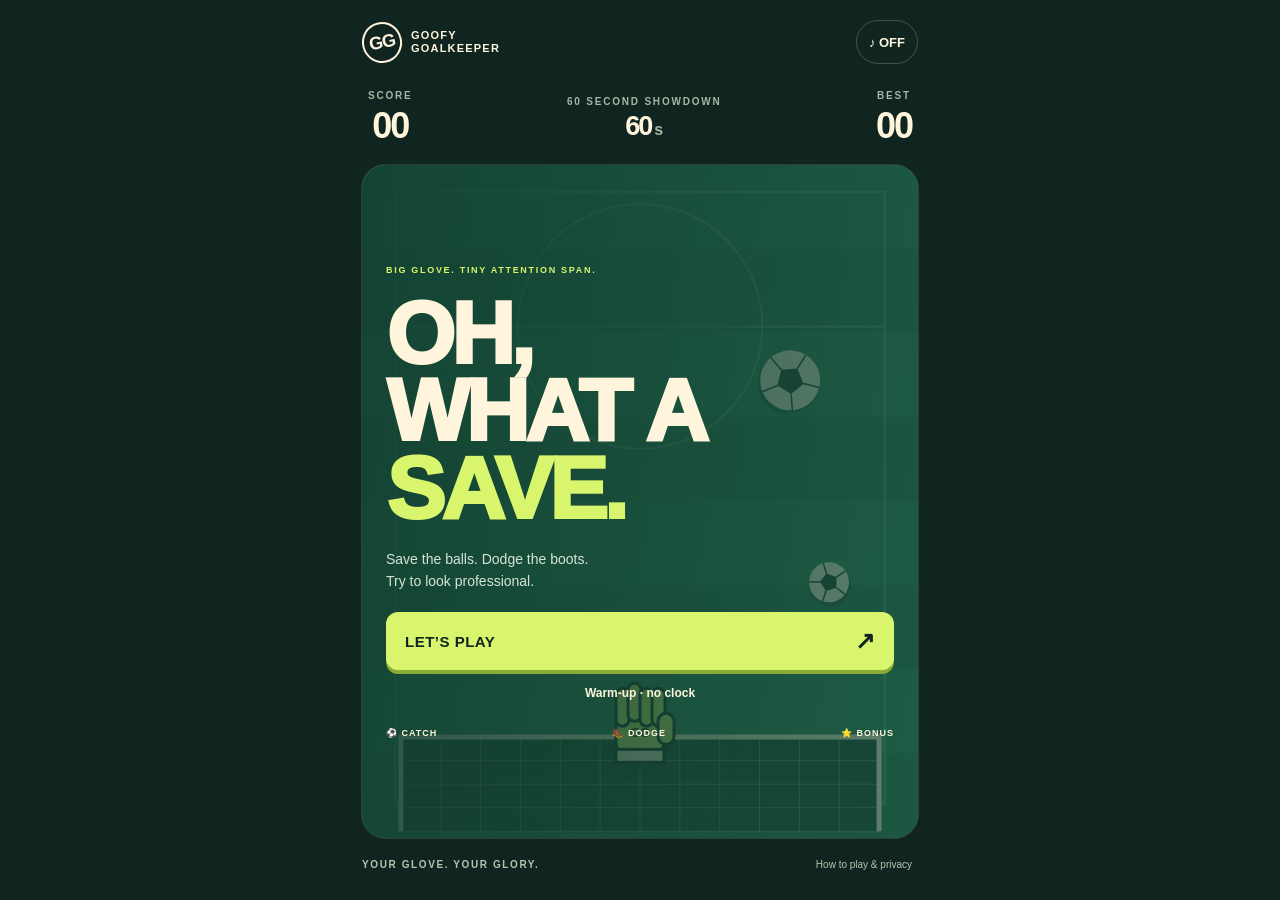
==== index.html @ c71d3927 "Publish Goofy Goalkeeper game and support pages" ====
<!doctype html>
<html lang="en"><head><meta charset="utf-8"><meta name="viewport" content="width=device-width,initial-scale=1,viewport-fit=cover"><meta name="theme-color" content="#10251f"><meta name="description" content="Save soccer balls. Dodge flying boots. Become a gloriously goofy goalkeeper."><title>Goofy Goalkeeper</title><link rel="stylesheet" href="style.css"></head>
<body><main id="app"><header><div class="brand"><span class="badge">GG</span><span>GOOFY<br>GOALKEEPER</span></div><button id="sound" class="icon" aria-label="Turn sound on">♪ OFF</button><button id="pause" class="icon" aria-label="Pause game" hidden>Ⅱ</button></header>
<section class="scoreboard" aria-label="Scoreboard"><div><small>SCORE</small><strong id="score">00</strong></div><div class="timer"><small id="modeLabel">60 SECOND SHOWDOWN</small><strong id="time">60<span>s</span></strong></div><div><small>BEST</small><strong id="best">00</strong></div></section>
<section id="arena" aria-label="Soccer pitch. Drag left and right to move your glove."><canvas id="pitch" aria-label="Animated soccer game"></canvas><div id="streak" role="status"></div><div id="toast" aria-live="polite"></div><div id="home" class="overlay"><span class="eyebrow">BIG GLOVE. TINY ATTENTION SPAN.</span><h1>OH,<br>WHAT A<br><em>SAVE.</em></h1><p>Save the balls. Dodge the boots.<br>Try to look professional.</p><button class="primary" id="play">LET’S PLAY <span>↗</span></button><button class="secondary" id="practice">Warm-up · no clock</button><div class="instructions"><span>⚽ CATCH</span><span>🥾 DODGE</span><span>⭐ BONUS</span></div></div>
<div id="paused" class="overlay card" hidden><span class="eyebrow">HALF-TIME SNACK?</span><h2>TAKE A<br>BREATHER.</h2><p>The pitch will wait.</p><button id="resume" class="primary">BACK IN GOAL ↗</button><button id="quit" class="secondary">Back to clubhouse</button></div>
<div id="result" class="overlay card" hidden><span class="eyebrow" id="verdict">FULL TIME</span><h2 id="resultTitle">SAFE<br>HANDS.</h2><div class="result-score" id="finalScore">0</div><p id="resultStats"></p><button id="again" class="primary">ONE MORE MATCH ↗</button><button id="homeButton" class="secondary">Back to clubhouse</button></div></section>
<footer><span id="hint">← SLIDE TO SAVE →</span><button id="info">How to play & privacy</button></footer>
<dialog id="help"><button id="closeHelp" class="icon close" aria-label="Close help">✕</button><span class="eyebrow">THE UNOFFICIAL RULEBOOK</span><h2>YOU’VE GOT THIS.</h2><p>Drag anywhere on the pitch to move your glove. On a keyboard, use ← and →. Catch soccer balls as they reach the glove line.</p><p>Each save earns 1 point. Every 5 consecutive saves raises your multiplier, up to 4×. Catch a star for 5× your multiplier. Boots steal 3 points and reset your streak. Missed balls reset your streak.</p><p>A match lasts 60 seconds. Warm-up has no timer or saved record. Pause anytime; leaving the app automatically pauses play.</p><h3>Privacy</h3><p>No accounts, ads, analytics, purchases, or tracking. Your best score and sound preference stay on this device. Nothing is sent to us.</p><p>Support: bennyscalzo@greatcallathletics.com</p><button id="resetBest" class="secondary">Reset local best score</button><small>Goofy Goalkeeper · Version 1.0.0</small></dialog>
</main><script src="engine.js"></script><script src="game.js"></script></body></html>
---- style.css ----
@font-face{font-family:system;src:local('Arial')}*{box-sizing:border-box} :root{color-scheme:dark;--ink:#10251f;--cream:#fff4dc;--lime:#d8f56d}body{margin:0;background:var(--ink);color:var(--cream);font-family:Arial,Helvetica,sans-serif;overscroll-behavior:none;-webkit-user-select:none;user-select:none}button{font:inherit;cursor:pointer;-webkit-tap-highlight-color:transparent}button:focus-visible{outline:3px solid #ffb76e;outline-offset:4px}[hidden]{display:none!important}#app{max-width:600px;margin:auto;height:100dvh;min-height:520px;display:flex;flex-direction:column;padding: max(16px,env(safe-area-inset-top)) 22px max(10px,env(safe-area-inset-bottom))}header{display:flex;align-items:center;gap:10px;height:52px;flex-shrink:0}.brand{display:flex;align-items:center;gap:9px;margin-right:auto;font-size:11px;font-weight:900;letter-spacing:1.2px;line-height:1.15}.badge{border:2px solid var(--cream);padding:8px 5px;border-radius:50%;font-size:18px;letter-spacing:-1px;transform:rotate(-12deg)}.icon{border:1px solid #ffffff35;background:transparent;border-radius:30px;color:var(--cream);height:44px;min-width:44px;font-size:13px;font-weight:800;padding:0 12px}.scoreboard{display:flex;justify-content:space-between;align-items:center;padding:22px 6px 18px;flex-shrink:0;text-align:center;gap:12px}.scoreboard small{display:block;font-size:10px;font-weight:800;letter-spacing:1.8px;color:#a2b9a5;margin-bottom:4px}.scoreboard strong{font-size:36px;letter-spacing:-2px;font-variant-numeric:tabular-nums}.scoreboard .timer strong{font-size:27px}.scoreboard strong span{font-size:16px;letter-spacing:0;color:#a2b9a5;margin-left:3px}#arena{position:relative;flex:1;min-height:310px;overflow:hidden;border-radius:24px;background:#26775a;touch-action:none;box-shadow:0 0 0 1px #ffffff20}canvas{width:100%;height:100%;display:block}.overlay{position:absolute;inset:0;padding:26px 24px;display:flex;flex-direction:column;justify-content:center;background:linear-gradient(100deg,#123e2fea,#174b39ae)}.eyebrow{color:var(--lime);font-size:9px;font-weight:900;letter-spacing:1.7px}h1{font-size:clamp(45px,9.8vh,88px);line-height:.88;letter-spacing:-4px;margin:20px 0 14px;font-weight:950}h1 em{color:var(--lime);font-style:normal}p{font-size:14px;line-height:1.55;color:#d6e4d6;margin:8px 0 20px}.primary{display:flex;justify-content:space-between;align-items:center;background:var(--lime);color:var(--ink);border:0;border-radius:12px;min-height:54px;padding:15px 19px;font-size:15px;font-weight:900;letter-spacing:.5px;box-shadow:0 4px 0 #8aab35}.primary:active{transform:translateY(3px);box-shadow:0 1px 0 #8aab35}.primary span{font-size:24px}.secondary{background:transparent;border:0;color:var(--cream);min-height:46px;font-size:12px;font-weight:700;padding:12px}.instructions{display:flex;justify-content:space-between;margin-top:12px;font-size:9px;font-weight:800;letter-spacing:1px}.card{background:#123e2ff2;text-align:center}.card h2{font-size:44px;line-height:.95;letter-spacing:-2px;margin:22px 0 12px}.result-score{font-size:76px;font-weight:900;color:var(--lime);letter-spacing:-4px}.card .primary{justify-content:center}footer{height:52px;flex-shrink:0;display:flex;align-items:center;justify-content:space-between;gap:6px}footer span{font-size:10px;font-weight:800;letter-spacing:1.6px;color:#b1c7b1}footer button{border:0;background:transparent;color:#b1c7b1;font-size:10px;min-height:44px}#streak{position:absolute;top:17px;left:16px;font-size:12px;font-weight:900;color:var(--lime);pointer-events:none}#toast{position:absolute;top:24%;width:100%;text-align:center;font-weight:950;font-size:27px;text-shadow:0 3px #10251f;pointer-events:none}dialog{border:1px solid #d8f56d55;border-radius:22px;background:var(--ink);color:var(--cream);max-width:450px;width:90%;max-height:85dvh;padding:26px;overflow:auto}dialog::backdrop{background:#000b}dialog h2{font-size:26px;letter-spacing:-1px;margin-top:25px}dialog h3{margin-bottom:8px}dialog p{font-size:13px}dialog small{display:block;color:#9db49f;font-size:10px}.close{float:right;margin:-12px -12px 12px 12px}@media(max-height:720px){#app{padding-top:max(8px,env(safe-area-inset-top));padding-left:16px;padding-right:16px}.scoreboard{padding:10px 4px}.overlay{padding:19px}h1{font-size:56px;margin:12px 0}.overlay p{margin:6px 0 12px;font-size:12px}.instructions{margin-top:4px}.eyebrow{font-size:8px}footer{height:44px}}@media(prefers-reduced-motion:reduce){*{scroll-behavior:auto}}
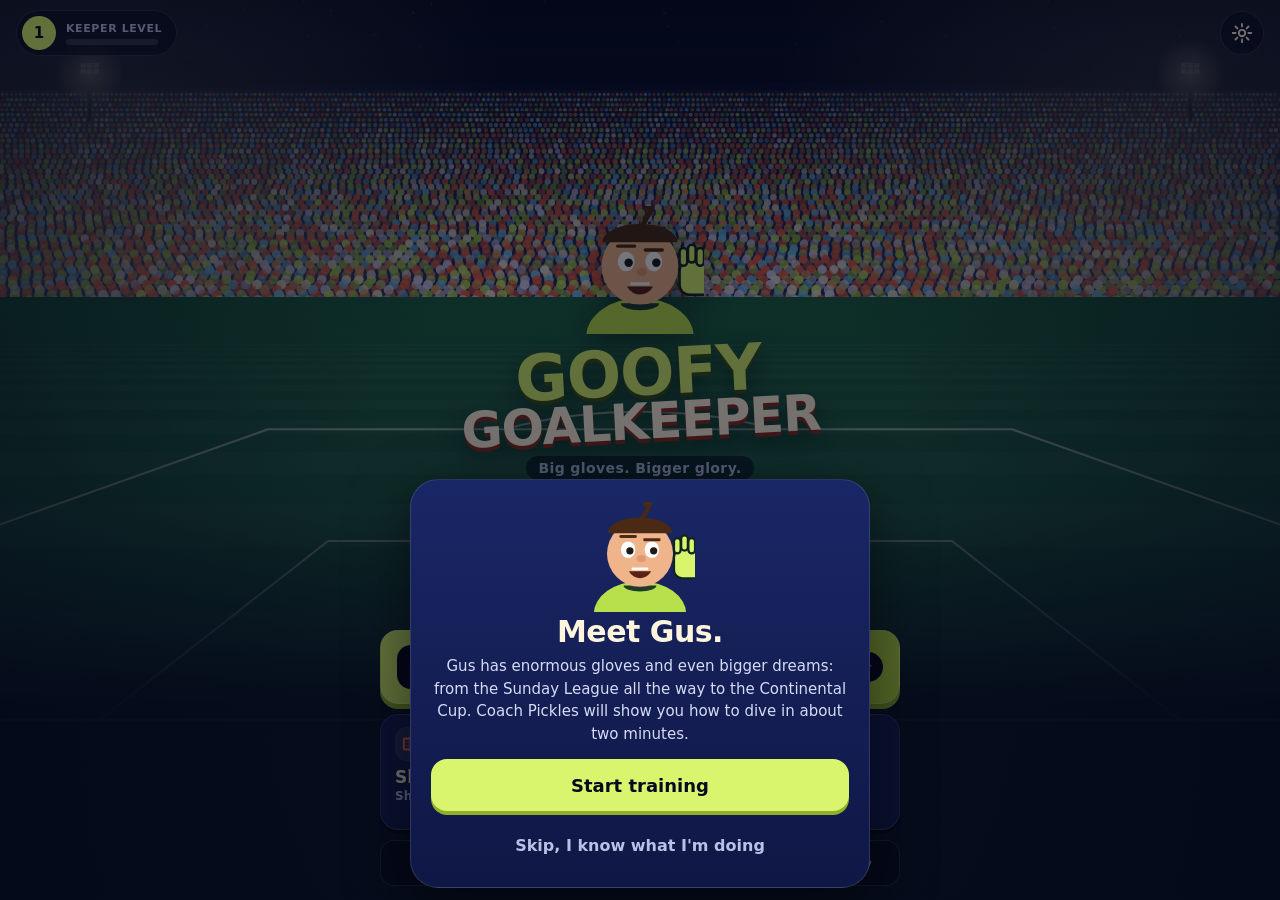
==== commit b878e095: "Publish rebuilt Goofy Goalkeeper web game, build 3 review recording and updated support/privacy The " ====
--- a/index.html
+++ b/index.html
@@ -1,10 +1,211 @@
 <!doctype html>
-<html lang="en"><head><meta charset="utf-8"><meta name="viewport" content="width=device-width,initial-scale=1,viewport-fit=cover"><meta name="theme-color" content="#10251f"><meta name="description" content="Save soccer balls. Dodge flying boots. Become a gloriously goofy goalkeeper."><title>Goofy Goalkeeper</title><link rel="stylesheet" href="style.css"></head>
-<body><main id="app"><header><div class="brand"><span class="badge">GG</span><span>GOOFY<br>GOALKEEPER</span></div><button id="sound" class="icon" aria-label="Turn sound on">♪ OFF</button><button id="pause" class="icon" aria-label="Pause game" hidden>Ⅱ</button></header>
-<section class="scoreboard" aria-label="Scoreboard"><div><small>SCORE</small><strong id="score">00</strong></div><div class="timer"><small id="modeLabel">60 SECOND SHOWDOWN</small><strong id="time">60<span>s</span></strong></div><div><small>BEST</small><strong id="best">00</strong></div></section>
-<section id="arena" aria-label="Soccer pitch. Drag left and right to move your glove."><canvas id="pitch" aria-label="Animated soccer game"></canvas><div id="streak" role="status"></div><div id="toast" aria-live="polite"></div><div id="home" class="overlay"><span class="eyebrow">BIG GLOVE. TINY ATTENTION SPAN.</span><h1>OH,<br>WHAT A<br><em>SAVE.</em></h1><p>Save the balls. Dodge the boots.<br>Try to look professional.</p><button class="primary" id="play">LET’S PLAY <span>↗</span></button><button class="secondary" id="practice">Warm-up · no clock</button><div class="instructions"><span>⚽ CATCH</span><span>🥾 DODGE</span><span>⭐ BONUS</span></div></div>
-<div id="paused" class="overlay card" hidden><span class="eyebrow">HALF-TIME SNACK?</span><h2>TAKE A<br>BREATHER.</h2><p>The pitch will wait.</p><button id="resume" class="primary">BACK IN GOAL ↗</button><button id="quit" class="secondary">Back to clubhouse</button></div>
-<div id="result" class="overlay card" hidden><span class="eyebrow" id="verdict">FULL TIME</span><h2 id="resultTitle">SAFE<br>HANDS.</h2><div class="result-score" id="finalScore">0</div><p id="resultStats"></p><button id="again" class="primary">ONE MORE MATCH ↗</button><button id="homeButton" class="secondary">Back to clubhouse</button></div></section>
-<footer><span id="hint">← SLIDE TO SAVE →</span><button id="info">How to play & privacy</button></footer>
-<dialog id="help"><button id="closeHelp" class="icon close" aria-label="Close help">✕</button><span class="eyebrow">THE UNOFFICIAL RULEBOOK</span><h2>YOU’VE GOT THIS.</h2><p>Drag anywhere on the pitch to move your glove. On a keyboard, use ← and →. Catch soccer balls as they reach the glove line.</p><p>Each save earns 1 point. Every 5 consecutive saves raises your multiplier, up to 4×. Catch a star for 5× your multiplier. Boots steal 3 points and reset your streak. Missed balls reset your streak.</p><p>A match lasts 60 seconds. Warm-up has no timer or saved record. Pause anytime; leaving the app automatically pauses play.</p><h3>Privacy</h3><p>No accounts, ads, analytics, purchases, or tracking. Your best score and sound preference stay on this device. Nothing is sent to us.</p><p>Support: bennyscalzo@greatcallathletics.com</p><button id="resetBest" class="secondary">Reset local best score</button><small>Goofy Goalkeeper · Version 1.0.0</small></dialog>
-</main><script src="engine.js"></script><script src="game.js"></script></body></html>
+<html lang="en">
+<head>
+<meta charset="utf-8">
+<meta name="viewport" content="width=device-width,initial-scale=1,viewport-fit=cover,user-scalable=no">
+<meta name="theme-color" content="#0b1433">
+<meta name="description" content="Goofy Goalkeeper: a floodlit goalkeeping career with dives, curlers, boss penalty takers, shootouts and a daily challenge.">
+<title>Goofy Goalkeeper</title>
+<link rel="stylesheet" href="style.css">
+</head>
+<body>
+<svg width="0" height="0" style="position:absolute" aria-hidden="true">
+  <symbol id="i-trophy" viewBox="0 0 24 24"><path d="M7 4h10v3a5 5 0 0 1-10 0V4Z" fill="currentColor"/><path d="M7 5H4v1a4 4 0 0 0 4 4M17 5h3v1a4 4 0 0 1-4 4M12 12v4M8 20h8M9 16h6" stroke="currentColor" stroke-width="2" fill="none" stroke-linecap="round"/></symbol>
+  <symbol id="i-target" viewBox="0 0 24 24"><rect x="3" y="6" width="18" height="12" rx="1" stroke="currentColor" stroke-width="2" fill="none"/><path d="M3 10h18M3 14h18M9 6v12M15 6v12" stroke="currentColor" stroke-width="1" opacity=".5"/><circle cx="17" cy="9" r="2.4" fill="currentColor"/></symbol>
+  <symbol id="i-cal" viewBox="0 0 24 24"><rect x="3" y="5" width="18" height="16" rx="3" stroke="currentColor" stroke-width="2" fill="none"/><path d="M3 10h18M8 3v4M16 3v4" stroke="currentColor" stroke-width="2" stroke-linecap="round"/><circle cx="12" cy="15" r="2.5" fill="currentColor"/></symbol>
+  <symbol id="i-heart" viewBox="0 0 24 24"><path d="M12 20s-7-4.4-7-10a4 4 0 0 1 7-2.6A4 4 0 0 1 19 10c0 5.6-7 10-7 10Z" fill="currentColor"/></symbol>
+  <symbol id="i-whistle" viewBox="0 0 24 24"><circle cx="9" cy="14" r="5" stroke="currentColor" stroke-width="2" fill="none"/><path d="M12 10h9v4h-5M4 6l2 2M9 3v3" stroke="currentColor" stroke-width="2" fill="none" stroke-linecap="round"/></symbol>
+  <symbol id="i-glove" viewBox="0 0 24 24"><path d="M6 12V6a1.5 1.5 0 0 1 3 0v4V4.5a1.5 1.5 0 0 1 3 0V10V5a1.5 1.5 0 0 1 3 0v6l1.4-2a1.6 1.6 0 0 1 2.6 1.8L16 16a5 5 0 0 1-4 2H11a5 5 0 0 1-5-5v-1Z" fill="currentColor"/><rect x="7" y="19" width="9" height="3" rx="1" fill="currentColor"/></symbol>
+  <symbol id="i-medal" viewBox="0 0 24 24"><path d="M7 2h4l2 6H9L7 2Zm6 0h4l-2 6h-4" fill="currentColor" opacity=".6"/><circle cx="12" cy="15" r="6" fill="currentColor"/><path d="m12 12 1 2h2l-1.6 1.3.6 2.2-2-1.3-2 1.3.6-2.2L9 14h2l1-2Z" fill="#0b1433"/></symbol>
+  <symbol id="i-gear" viewBox="0 0 24 24"><path d="M12 8.5a3.5 3.5 0 1 1 0 7 3.5 3.5 0 0 1 0-7Z" stroke="currentColor" stroke-width="2" fill="none"/><path d="M12 2v3M12 19v3M2 12h3M19 12h3M4.9 4.9l2.1 2.1M17 17l2.1 2.1M4.9 19.1 7 17M17 7l2.1-2.1" stroke="currentColor" stroke-width="2" stroke-linecap="round"/></symbol>
+  <symbol id="i-back" viewBox="0 0 24 24"><path d="M15 5 8 12l7 7" stroke="currentColor" stroke-width="2.6" fill="none" stroke-linecap="round" stroke-linejoin="round"/></symbol>
+  <symbol id="i-pause" viewBox="0 0 24 24"><rect x="6" y="5" width="4" height="14" rx="1.5" fill="currentColor"/><rect x="14" y="5" width="4" height="14" rx="1.5" fill="currentColor"/></symbol>
+  <symbol id="i-lock" viewBox="0 0 24 24"><rect x="5" y="10" width="14" height="11" rx="2.5" fill="currentColor"/><path d="M8 10V7a4 4 0 0 1 8 0v3" stroke="currentColor" stroke-width="2.4" fill="none"/></symbol>
+  <symbol id="i-star" viewBox="0 0 24 24"><path d="m12 2.8 2.8 5.8 6.3.9-4.6 4.4 1.1 6.3L12 17.2l-5.6 3 1.1-6.3-4.6-4.4 6.3-.9L12 2.8Z" fill="currentColor"/></symbol>
+</svg>
+
+<canvas id="scene" aria-label="Stadium and goal. During play, tap where you want the keeper to dive."></canvas>
+
+<main id="ui">
+  <!-- HOME -->
+  <section id="screen-home" class="screen" aria-label="Main menu">
+    <div class="topbar">
+      <button class="level-chip" id="home-level" aria-label="Keeper level and trophies"><span class="lv" id="lv-num">1</span><span class="lv-meta"><b>Keeper level</b><span class="xpbar"><i id="xp-fill"></i></span></span></button>
+      <button class="icon-btn" id="open-settings" aria-label="Settings"><svg><use href="#i-gear"/></svg></button>
+    </div>
+    <div class="hero">
+      <canvas id="mascot" width="150" height="150" aria-hidden="true"></canvas>
+      <h1 class="logo"><span>Goofy</span><span>Goalkeeper</span></h1>
+      <p class="tag">Big gloves. Bigger glory.</p>
+    </div>
+    <div class="menu">
+      <button class="mode mode-career" id="go-career"><span class="mode-icon"><svg><use href="#i-trophy"/></svg></span><span class="mode-text"><b>Career</b><small id="career-sub">Sunday League · Match 1</small></span><span class="mode-stars" id="career-stars">0 ★</span></button>
+      <div class="mode-grid">
+        <button class="mode" id="go-shootout"><span class="mode-icon"><svg><use href="#i-target"/></svg></span><b>Shootout</b><small>Shoot &amp; save</small></button>
+        <button class="mode" id="go-daily"><span class="mode-icon"><svg><use href="#i-cal"/></svg></span><b>Daily</b><small id="daily-sub">12 shots</small></button>
+        <button class="mode" id="go-survival"><span class="mode-icon"><svg><use href="#i-heart"/></svg></span><b>Survival</b><small id="survival-sub">3 lives</small></button>
+        <button class="mode" id="go-training"><span class="mode-icon"><svg><use href="#i-whistle"/></svg></span><b>Training</b><small id="training-sub">Learn to dive</small></button>
+      </div>
+      <div class="dock">
+        <button id="go-locker"><svg><use href="#i-glove"/></svg><span>Locker</span><i class="dot" id="locker-dot" hidden></i></button>
+        <button id="go-trophies"><svg><use href="#i-medal"/></svg><span>Trophies</span></button>
+        <button id="go-help"><svg><use href="#i-whistle"/></svg><span>How to play</span></button>
+      </div>
+    </div>
+  </section>
+
+  <!-- CAREER -->
+  <section id="screen-career" class="screen panel" hidden aria-label="Career">
+    <div class="panel-head"><button class="icon-btn back" aria-label="Back"><svg><use href="#i-back"/></svg></button><h2>Career</h2><span class="pill" id="career-total">0 / 48 ★</span></div>
+    <p class="panel-intro">From muddy Sunday pitches to the Continental Cup. Beat each club, then face the boss penalty taker to lift the trophy.</p>
+    <div id="career-list" class="scroll"></div>
+  </section>
+
+  <!-- SHOOTOUT PICK -->
+  <section id="screen-shootout" class="screen panel" hidden aria-label="Penalty shootout">
+    <div class="panel-head"><button class="icon-btn back" aria-label="Back"><svg><use href="#i-back"/></svg></button><h2>Shootout</h2></div>
+    <p class="panel-intro">Five kicks each, then sudden death. You take your penalties, then go in goal for theirs. Pick an opponent. Win more career matches to unlock tougher teams.</p>
+    <div id="shootout-list" class="scroll"></div>
+  </section>
+
+  <!-- LOCKER -->
+  <section id="screen-locker" class="screen panel" hidden aria-label="Locker room">
+    <div class="panel-head"><button class="icon-btn back" aria-label="Back"><svg><use href="#i-back"/></svg></button><h2>Locker</h2></div>
+    <div class="scroll">
+      <div class="locker-preview"><canvas id="locker-canvas" aria-hidden="true"></canvas><div><b id="locker-glove-name">Rookie Mitts</b><small id="locker-kit-name">Clubhouse Lime</small></div></div>
+      <h3 class="sub">Gloves</h3>
+      <div id="glove-list" class="cards"></div>
+      <h3 class="sub">Kits</h3>
+      <div id="kit-list" class="swatches"></div>
+    </div>
+  </section>
+
+  <!-- TROPHIES -->
+  <section id="screen-trophies" class="screen panel" hidden aria-label="Trophies and stats">
+    <div class="panel-head"><button class="icon-btn back" aria-label="Back"><svg><use href="#i-back"/></svg></button><h2>Trophies</h2></div>
+    <div class="scroll">
+      <div id="cabinet" class="cabinet"></div>
+      <h3 class="sub">Achievements <span id="ach-count" class="muted"></span></h3>
+      <div id="ach-list" class="ach"></div>
+      <h3 class="sub">Career stats</h3>
+      <dl id="stats" class="stats"></dl>
+    </div>
+  </section>
+
+  <!-- SETTINGS -->
+  <section id="screen-settings" class="screen panel" hidden aria-label="Settings">
+    <div class="panel-head"><button class="icon-btn back" aria-label="Back"><svg><use href="#i-back"/></svg></button><h2>Settings</h2></div>
+    <div class="scroll">
+      <div class="toggles">
+        <button class="toggle" data-setting="sound" aria-pressed="true"><span><b>Sound effects</b><small>Kicks, saves, whistles</small></span><i></i></button>
+        <button class="toggle" data-setting="crowd" aria-pressed="true"><span><b>Crowd ambience</b><small>The stadium hum</small></span><i></i></button>
+        <button class="toggle" data-setting="haptics" aria-pressed="true"><span><b>Haptics</b><small>Feel every save</small></span><i></i></button>
+        <button class="toggle" data-setting="reducedMotion" aria-pressed="false"><span><b>Reduce motion</b><small>No shake, slow-motion or confetti bursts</small></span><i></i></button>
+        <button class="toggle" data-setting="assist" aria-pressed="false"><span><b>Assist mode</b><small>Slower shots for learning or accessibility</small></span><i></i></button>
+      </div>
+      <button class="row-btn" id="replay-tutorial">Replay training with Coach Pickles</button>
+      <button class="row-btn danger" id="reset-progress">Reset all progress</button>
+      <div class="about">
+        <h3>Privacy</h3>
+        <p>Goofy Goalkeeper works fully offline. No accounts, ads, purchases, analytics or tracking. Your progress and settings are stored only on this device and are never sent anywhere.</p>
+        <p>Support: bennyscalzo@greatcallathletics.com</p>
+        <small id="version-label">Goofy Goalkeeper 2.0</small>
+      </div>
+    </div>
+  </section>
+
+  <!-- HOW TO PLAY -->
+  <section id="screen-help" class="screen panel" hidden aria-label="How to play">
+    <div class="panel-head"><button class="icon-btn back" aria-label="Back"><svg><use href="#i-back"/></svg></button><h2>How to play</h2></div>
+    <div class="scroll help">
+      <h3>Diving</h3><p>Tap anywhere on the goal and your keeper dives there. You get one dive per shot, so pick your moment.</p>
+      <h3>Reading the striker</h3><p>Strikers lean toward their side late in the run-up. Early clubs are honest. Later ones lie. Bosses like Señor Panenka chip it down the middle if you dive before the kick.</p>
+      <h3>Shot types</h3><p><b>Placed</b> shots find the corners. <b>Power</b> shots are too hot to hold, so parry them. <b>Curlers</b> bend late. <b>Knuckleballs</b> wobble. <b>Chips</b> float over early divers. <b>Low drives</b> skim the grass.</p>
+      <h3>Saves and scoring</h3><p>Catch it for 100, parry it for 80, fingertip it for 150. A late reflex save adds 50, a penalty save adds 50. Consecutive saves raise your multiplier up to 3x.</p>
+      <h3>Modes</h3><p><b>Career:</b> 16 matches across four competitions, three stars each. <b>Shootout:</b> take and save penalties. <b>Daily:</b> the same 12 shots all day. <b>Survival:</b> three lives, endless shots. <b>Training:</b> seven lessons with Coach Pickles.</p>
+      <h3>Gear</h3><p>Level up and win trophies to unlock gloves with better reach, grip or spring, plus new kits.</p>
+    </div>
+  </section>
+
+  <!-- HUD -->
+  <section id="hud" hidden aria-label="Match">
+    <div class="hud-top">
+      <canvas id="facecam" width="52" height="52" aria-hidden="true"></canvas>
+      <div class="hud-info"><b id="hud-title">Muddy Boots FC</b><small id="hud-sub">Shot 1 of 8</small></div>
+      <div class="hud-score"><b id="hud-score">0</b><small id="hud-mult">x1.0</small></div>
+      <button class="icon-btn" id="pause-btn" aria-label="Pause"><svg><use href="#i-pause"/></svg></button>
+    </div>
+    <div id="hud-pips" class="pips" aria-hidden="true"></div>
+    <div id="coach" class="coach" hidden><span class="coach-name">Coach Pickles</span><p id="coach-text"></p></div>
+    <div id="callout" class="callout" aria-live="polite"></div>
+    <div id="hud-hint" class="hud-hint"></div>
+  </section>
+
+  <!-- PAUSE -->
+  <div id="pause" class="sheet-wrap" hidden>
+    <div class="sheet" role="dialog" aria-modal="true" aria-labelledby="pause-title">
+      <h2 id="pause-title">Half-time snack?</h2>
+      <p>The pitch will wait for you.</p>
+      <button class="btn primary" id="resume-btn">Back in goal</button>
+      <button class="btn" id="restart-btn">Restart</button>
+      <button class="btn ghost" id="quit-btn">Quit to menu</button>
+    </div>
+  </div>
+
+  <!-- PREMATCH -->
+  <div id="prematch" class="sheet-wrap" hidden>
+    <div class="sheet" role="dialog" aria-modal="true" aria-labelledby="pm-name">
+      <div class="crest big" id="pm-crest"></div>
+      <span class="eyebrow" id="pm-comp">Sunday League · Match 1</span>
+      <h2 id="pm-name">Muddy Boots FC</h2>
+      <p id="pm-blurb" class="quote"></p>
+      <div class="chips" id="pm-chips"></div>
+      <div class="objective" id="pm-objective"></div>
+      <p class="tip" id="pm-tip" hidden></p>
+      <button class="btn primary" id="pm-go">Kick off</button>
+      <button class="btn ghost" id="pm-cancel">Not yet</button>
+    </div>
+  </div>
+
+  <!-- RESULT -->
+  <div id="result" class="sheet-wrap" hidden>
+    <div class="sheet result" role="dialog" aria-modal="true" aria-labelledby="res-title">
+      <span class="eyebrow" id="res-eyebrow">Full time</span>
+      <h2 id="res-title">Clean sheet!</h2>
+      <div class="stars" id="res-stars"></div>
+      <div class="big-score" id="res-score">0</div>
+      <div class="res-grid" id="res-grid"></div>
+      <div class="xp-line"><span id="res-xp">+0 XP</span><span class="xpbar"><i id="res-xp-fill"></i></span><span id="res-level">LV 1</span></div>
+      <div id="res-unlocks" class="unlocks"></div>
+      <button class="btn primary" id="res-next">Next match</button>
+      <button class="btn" id="res-retry">Play again</button>
+      <button class="btn ghost" id="res-menu">Menu</button>
+    </div>
+  </div>
+
+  <!-- WELCOME / CONFIRM -->
+  <div id="welcome" class="sheet-wrap" hidden>
+    <div class="sheet" role="dialog" aria-modal="true" aria-labelledby="wl-title">
+      <canvas id="welcome-face" width="120" height="120" aria-hidden="true"></canvas>
+      <h2 id="wl-title">Meet Gus.</h2>
+      <p>Gus has enormous gloves and even bigger dreams: from the Sunday League all the way to the Continental Cup. Coach Pickles will show you how to dive in about two minutes.</p>
+      <button class="btn primary" id="wl-train">Start training</button>
+      <button class="btn ghost" id="wl-skip">Skip, I know what I'm doing</button>
+    </div>
+  </div>
+  <div id="confirm" class="sheet-wrap" hidden>
+    <div class="sheet" role="alertdialog" aria-modal="true" aria-labelledby="cf-title">
+      <h2 id="cf-title">Reset everything?</h2>
+      <p id="cf-text">This clears your career, trophies, unlocks, stats and settings on this device. It cannot be undone.</p>
+      <button class="btn danger" id="cf-yes">Reset progress</button>
+      <button class="btn ghost" id="cf-no">Cancel</button>
+    </div>
+  </div>
+  <div id="banner" class="banner" aria-live="polite" hidden></div>
+</main>
+<script src="core.js"></script>
+<script src="audio.js"></script>
+<script src="render.js"></script>
+<script src="app.js"></script>
+</body>
+</html>
--- a/style.css
+++ b/style.css
@@ -1 +1,188 @@
-@font-face{font-family:system;src:local('Arial')}*{box-sizing:border-box} :root{color-scheme:dark;--ink:#10251f;--cream:#fff4dc;--lime:#d8f56d}body{margin:0;background:var(--ink);color:var(--cream);font-family:Arial,Helvetica,sans-serif;overscroll-behavior:none;-webkit-user-select:none;user-select:none}button{font:inherit;cursor:pointer;-webkit-tap-highlight-color:transparent}button:focus-visible{outline:3px solid #ffb76e;outline-offset:4px}[hidden]{display:none!important}#app{max-width:600px;margin:auto;height:100dvh;min-height:520px;display:flex;flex-direction:column;padding: max(16px,env(safe-area-inset-top)) 22px max(10px,env(safe-area-inset-bottom))}header{display:flex;align-items:center;gap:10px;height:52px;flex-shrink:0}.brand{display:flex;align-items:center;gap:9px;margin-right:auto;font-size:11px;font-weight:900;letter-spacing:1.2px;line-height:1.15}.badge{border:2px solid var(--cream);padding:8px 5px;border-radius:50%;font-size:18px;letter-spacing:-1px;transform:rotate(-12deg)}.icon{border:1px solid #ffffff35;background:transparent;border-radius:30px;color:var(--cream);height:44px;min-width:44px;font-size:13px;font-weight:800;padding:0 12px}.scoreboard{display:flex;justify-content:space-between;align-items:center;padding:22px 6px 18px;flex-shrink:0;text-align:center;gap:12px}.scoreboard small{display:block;font-size:10px;font-weight:800;letter-spacing:1.8px;color:#a2b9a5;margin-bottom:4px}.scoreboard strong{font-size:36px;letter-spacing:-2px;font-variant-numeric:tabular-nums}.scoreboard .timer strong{font-size:27px}.scoreboard strong span{font-size:16px;letter-spacing:0;color:#a2b9a5;margin-left:3px}#arena{position:relative;flex:1;min-height:310px;overflow:hidden;border-radius:24px;background:#26775a;touch-action:none;box-shadow:0 0 0 1px #ffffff20}canvas{width:100%;height:100%;display:block}.overlay{position:absolute;inset:0;padding:26px 24px;display:flex;flex-direction:column;justify-content:center;background:linear-gradient(100deg,#123e2fea,#174b39ae)}.eyebrow{color:var(--lime);font-size:9px;font-weight:900;letter-spacing:1.7px}h1{font-size:clamp(45px,9.8vh,88px);line-height:.88;letter-spacing:-4px;margin:20px 0 14px;font-weight:950}h1 em{color:var(--lime);font-style:normal}p{font-size:14px;line-height:1.55;color:#d6e4d6;margin:8px 0 20px}.primary{display:flex;justify-content:space-between;align-items:center;background:var(--lime);color:var(--ink);border:0;border-radius:12px;min-height:54px;padding:15px 19px;font-size:15px;font-weight:900;letter-spacing:.5px;box-shadow:0 4px 0 #8aab35}.primary:active{transform:translateY(3px);box-shadow:0 1px 0 #8aab35}.primary span{font-size:24px}.secondary{background:transparent;border:0;color:var(--cream);min-height:46px;font-size:12px;font-weight:700;padding:12px}.instructions{display:flex;justify-content:space-between;margin-top:12px;font-size:9px;font-weight:800;letter-spacing:1px}.card{background:#123e2ff2;text-align:center}.card h2{font-size:44px;line-height:.95;letter-spacing:-2px;margin:22px 0 12px}.result-score{font-size:76px;font-weight:900;color:var(--lime);letter-spacing:-4px}.card .primary{justify-content:center}footer{height:52px;flex-shrink:0;display:flex;align-items:center;justify-content:space-between;gap:6px}footer span{font-size:10px;font-weight:800;letter-spacing:1.6px;color:#b1c7b1}footer button{border:0;background:transparent;color:#b1c7b1;font-size:10px;min-height:44px}#streak{position:absolute;top:17px;left:16px;font-size:12px;font-weight:900;color:var(--lime);pointer-events:none}#toast{position:absolute;top:24%;width:100%;text-align:center;font-weight:950;font-size:27px;text-shadow:0 3px #10251f;pointer-events:none}dialog{border:1px solid #d8f56d55;border-radius:22px;background:var(--ink);color:var(--cream);max-width:450px;width:90%;max-height:85dvh;padding:26px;overflow:auto}dialog::backdrop{background:#000b}dialog h2{font-size:26px;letter-spacing:-1px;margin-top:25px}dialog h3{margin-bottom:8px}dialog p{font-size:13px}dialog small{display:block;color:#9db49f;font-size:10px}.close{float:right;margin:-12px -12px 12px 12px}@media(max-height:720px){#app{padding-top:max(8px,env(safe-area-inset-top));padding-left:16px;padding-right:16px}.scoreboard{padding:10px 4px}.overlay{padding:19px}h1{font-size:56px;margin:12px 0}.overlay p{margin:6px 0 12px;font-size:12px}.instructions{margin-top:4px}.eyebrow{font-size:8px}footer{height:44px}}@media(prefers-reduced-motion:reduce){*{scroll-behavior:auto}}
+:root {
+  color-scheme: dark;
+  --night: #0b1433; --night2: #16225a; --ink: #060a1f; --cream: #fff4dc; --muted: #b9c2e6;
+  --lime: #d8f56d; --lime-d: #8fae2c; --coral: #ff6b4a; --sky: #7fd3ff; --gold: #ffd23f; --line: rgba(255, 255, 255, .12);
+  --font: ui-rounded, "SF Pro Rounded", "Nunito", system-ui, -apple-system, sans-serif;
+  --st: env(safe-area-inset-top, 0px); --sb: env(safe-area-inset-bottom, 0px); --sl: env(safe-area-inset-left, 0px); --sr: env(safe-area-inset-right, 0px);
+}
+* { box-sizing: border-box; }
+html, body { margin: 0; height: 100%; background: var(--night); color: var(--cream); font-family: var(--font); overflow: hidden; overscroll-behavior: none; -webkit-user-select: none; user-select: none; -webkit-touch-callout: none; -webkit-text-size-adjust: 100%; }
+button { font: inherit; color: inherit; cursor: pointer; -webkit-tap-highlight-color: transparent; border: 0; background: none; padding: 0; }
+button:focus-visible { outline: 3px solid var(--gold); outline-offset: 3px; }
+[hidden] { display: none !important; }
+svg { width: 22px; height: 22px; display: block; }
+#scene { position: fixed; inset: 0; width: 100%; height: 100%; display: block; touch-action: none; }
+#ui { position: fixed; inset: 0; pointer-events: none; }
+#ui > * { pointer-events: auto; }
+#hud { pointer-events: none; }
+#hud button { pointer-events: auto; }
+
+/* ---------- home ---------- */
+.screen { position: absolute; inset: 0; display: flex; flex-direction: column; padding: calc(var(--st) + 10px) calc(var(--sr) + 16px) calc(var(--sb) + 14px) calc(var(--sl) + 16px); }
+#screen-home { background: linear-gradient(180deg, rgba(6, 10, 31, .55) 0%, rgba(6, 10, 31, .1) 32%, rgba(6, 10, 31, .35) 55%, rgba(6, 10, 31, .92) 78%); }
+.topbar { display: flex; align-items: center; justify-content: space-between; gap: 10px; }
+.level-chip { display: flex; align-items: center; gap: 10px; background: rgba(6, 10, 31, .6); border: 1px solid var(--line); border-radius: 30px; padding: 5px 14px 5px 5px; }
+.lv { width: 34px; height: 34px; border-radius: 50%; background: var(--lime); color: var(--ink); display: grid; place-items: center; font-weight: 900; font-size: 15px; }
+.lv-meta { display: flex; flex-direction: column; gap: 4px; text-align: left; }
+.lv-meta b { font-size: 11px; letter-spacing: .6px; text-transform: uppercase; color: var(--muted); }
+.xpbar { display: block; width: 92px; height: 6px; border-radius: 6px; background: rgba(255, 255, 255, .15); overflow: hidden; }
+.xpbar i { display: block; height: 100%; width: 0; background: linear-gradient(90deg, var(--lime), var(--gold)); border-radius: 6px; transition: width .8s cubic-bezier(.2, .8, .2, 1); }
+.icon-btn { width: 44px; height: 44px; border-radius: 50%; display: grid; place-items: center; background: rgba(6, 10, 31, .6); border: 1px solid var(--line); }
+.hero { flex: 1; display: flex; flex-direction: column; align-items: center; justify-content: center; text-align: center; min-height: 0; }
+#mascot { width: 128px; height: 128px; margin-bottom: 10px; filter: drop-shadow(0 6px 14px rgba(0, 0, 0, .45)); }
+.logo { margin: 2px 0 0; display: flex; flex-direction: column; align-items: center; line-height: .86; font-weight: 900; text-transform: uppercase; letter-spacing: -1px; transform: rotate(-3deg); }
+.logo span:first-child { font-size: clamp(40px, 12vw, 64px); color: var(--lime); text-shadow: 0 4px 0 #3b5214, 0 10px 24px rgba(0, 0, 0, .5); }
+.logo span:last-child { font-size: clamp(30px, 9.2vw, 50px); color: var(--cream); text-shadow: 0 4px 0 #8a2d1c, 0 10px 24px rgba(0, 0, 0, .5); }
+.tag { margin: 12px 0 0; font-size: 14px; font-weight: 800; color: var(--muted); letter-spacing: .4px; background: rgba(6, 10, 31, .6); padding: 4px 12px; border-radius: 12px; }
+.menu { display: flex; flex-direction: column; gap: 10px; width: 100%; max-width: 520px; margin: 0 auto; }
+.mode { display: flex; flex-direction: column; align-items: flex-start; gap: 2px; text-align: left; padding: 12px 14px; border-radius: 18px; background: rgba(22, 34, 90, .88); border: 1px solid var(--line); box-shadow: 0 4px 0 rgba(0, 0, 0, .35); transition: transform .08s; min-height: 44px; }
+.mode:active { transform: translateY(3px); box-shadow: 0 1px 0 rgba(0, 0, 0, .35); }
+.mode b { font-size: 17px; font-weight: 900; }
+.mode small { font-size: 12px; color: var(--muted); font-weight: 700; }
+.mode-icon { width: 34px; height: 34px; border-radius: 11px; display: grid; place-items: center; background: rgba(255, 255, 255, .1); color: var(--lime); margin-bottom: 4px; }
+.mode-career { flex-direction: row; align-items: center; gap: 12px; background: linear-gradient(135deg, var(--lime), #b5dc3c); color: var(--ink); box-shadow: 0 5px 0 var(--lime-d); padding: 14px 16px; }
+.mode-career .mode-icon { background: var(--ink); color: var(--lime); margin: 0; width: 44px; height: 44px; border-radius: 14px; }
+.mode-career .mode-text { display: flex; flex-direction: column; flex: 1; }
+.mode-career b { font-size: 22px; }
+.mode-career small { color: #2c3a10; }
+.mode-stars { font-weight: 900; font-size: 15px; background: var(--ink); color: var(--gold); border-radius: 20px; padding: 6px 10px; }
+.mode-grid { display: grid; grid-template-columns: 1fr 1fr; gap: 10px; }
+#go-shootout .mode-icon { color: var(--coral); } #go-daily .mode-icon { color: var(--sky); } #go-survival .mode-icon { color: #ff7eb6; } #go-training .mode-icon { color: var(--gold); }
+.dock { display: grid; grid-template-columns: repeat(3, 1fr); gap: 8px; }
+.dock button { position: relative; display: flex; align-items: center; justify-content: center; gap: 7px; min-height: 46px; border-radius: 14px; background: rgba(6, 10, 31, .55); border: 1px solid var(--line); font-weight: 800; font-size: 13px; color: var(--muted); }
+.dock svg { width: 18px; height: 18px; color: var(--cream); }
+.dot { position: absolute; top: 7px; right: 9px; width: 9px; height: 9px; border-radius: 50%; background: var(--coral); box-shadow: 0 0 0 2px var(--night); }
+
+/* ---------- panels ---------- */
+.panel { background: rgba(8, 13, 40, .94); -webkit-backdrop-filter: blur(10px); backdrop-filter: blur(10px); }
+.panel-head { display: flex; align-items: center; gap: 12px; min-height: 48px; }
+.panel-head h2 { margin: 0; flex: 1; font-size: 28px; font-weight: 900; letter-spacing: -.5px; }
+.pill { font-size: 13px; font-weight: 900; color: var(--gold); background: rgba(255, 210, 63, .12); padding: 6px 11px; border-radius: 20px; }
+.panel-intro { color: var(--muted); font-size: 14px; line-height: 1.45; margin: 6px 2px 12px; }
+.scroll { flex: 1; overflow-y: auto; -webkit-overflow-scrolling: touch; margin: 0 -4px; padding: 0 4px 24px; }
+.sub { font-size: 13px; text-transform: uppercase; letter-spacing: 1.2px; color: var(--muted); margin: 22px 2px 10px; }
+.muted { color: var(--muted); font-weight: 700; letter-spacing: 0; text-transform: none; }
+
+.comp { border-radius: 20px; background: rgba(255, 255, 255, .05); border: 1px solid var(--line); margin-bottom: 14px; overflow: hidden; }
+.comp-head { display: flex; align-items: center; gap: 12px; padding: 14px; background: linear-gradient(90deg, color-mix(in srgb, var(--c) 28%, transparent), transparent); }
+.comp-head .cup { width: 40px; height: 40px; border-radius: 12px; display: grid; place-items: center; background: rgba(0, 0, 0, .3); color: var(--c); }
+.comp-head .cup.won { background: var(--c); color: var(--ink); }
+.comp-head div { flex: 1; } .comp-head b { display: block; font-size: 18px; } .comp-head small { color: var(--muted); font-weight: 700; font-size: 12px; }
+.comp-stars { font-weight: 900; color: var(--gold); font-size: 14px; }
+.match { display: flex; align-items: center; gap: 12px; width: 100%; padding: 11px 14px; border-top: 1px solid var(--line); text-align: left; min-height: 60px; }
+.match:disabled { opacity: .45; }
+.match .m-text { flex: 1; } .match b { display: block; font-size: 15px; } .match small { color: var(--muted); font-size: 12px; font-weight: 700; }
+.match.boss b::after { content: "BOSS"; font-size: 10px; margin-left: 8px; padding: 2px 6px; border-radius: 6px; background: var(--coral); color: var(--ink); vertical-align: 2px; }
+.match.next { background: rgba(216, 245, 109, .08); }
+.mini-stars { display: flex; gap: 1px; color: rgba(255, 255, 255, .18); }
+.mini-stars svg { width: 15px; height: 15px; } .mini-stars .on { color: var(--gold); }
+.crest { flex: none; width: 40px; height: 40px; border-radius: 12px 12px 18px 18px; display: grid; place-items: center; font-size: 11px; font-weight: 900; letter-spacing: .5px; background: linear-gradient(135deg, var(--a) 0 50%, var(--b) 50% 100%); color: #fff; text-shadow: 0 1px 2px rgba(0, 0, 0, .7); border: 2px solid rgba(255, 255, 255, .7); }
+.crest.big { width: 76px; height: 76px; font-size: 18px; margin: 0 auto 10px; border-radius: 20px 20px 34px 34px; }
+
+.cards { display: grid; gap: 10px; }
+.gear { display: flex; gap: 12px; align-items: center; text-align: left; width: 100%; padding: 12px; border-radius: 16px; background: rgba(255, 255, 255, .05); border: 1.5px solid var(--line); }
+.gear.on { border-color: var(--lime); background: rgba(216, 245, 109, .08); }
+.gear.locked { opacity: .55; }
+.glove-swatch { width: 46px; height: 46px; border-radius: 14px; flex: none; display: grid; place-items: center; }
+.glove-swatch svg { width: 30px; height: 30px; }
+.gear .g-text { flex: 1; min-width: 0; } .gear b { font-size: 15px; } .gear small { display: block; color: var(--muted); font-size: 12px; margin: 2px 0 6px; font-weight: 600; }
+.statbars { display: grid; grid-template-columns: auto 1fr; gap: 3px 8px; align-items: center; font-size: 10px; font-weight: 800; color: var(--muted); text-transform: uppercase; letter-spacing: .5px; }
+.statbars span.bar { height: 5px; border-radius: 4px; background: rgba(255, 255, 255, .1); overflow: hidden; } .statbars span.bar i { display: block; height: 100%; background: var(--lime); border-radius: 4px; }
+.swatches { display: grid; grid-template-columns: repeat(4, 1fr); gap: 10px; }
+.kit { display: flex; flex-direction: column; align-items: center; gap: 6px; padding: 10px 4px; border-radius: 14px; border: 1.5px solid var(--line); background: rgba(255, 255, 255, .04); font-size: 11px; font-weight: 800; text-align: center; min-height: 44px; }
+.kit.on { border-color: var(--lime); } .kit.locked { opacity: .45; }
+.kit .shirt { width: 38px; height: 34px; border-radius: 8px 8px 6px 6px; position: relative; }
+.kit .shirt::after { content: ""; position: absolute; left: 40%; width: 20%; top: 0; bottom: 0; background: var(--trim); opacity: .9; }
+.locker-preview { display: flex; align-items: center; gap: 16px; padding: 12px; border-radius: 20px; background: radial-gradient(circle at 30% 30%, rgba(216, 245, 109, .18), rgba(255, 255, 255, .03)); border: 1px solid var(--line); }
+#locker-canvas { width: 110px; height: 110px; } .locker-preview b { display: block; font-size: 19px; } .locker-preview small { color: var(--muted); font-weight: 700; }
+
+.cabinet { display: grid; grid-template-columns: repeat(4, 1fr); gap: 8px; margin-top: 8px; }
+.cab { display: flex; flex-direction: column; align-items: center; gap: 6px; padding: 12px 4px; border-radius: 16px; background: rgba(255, 255, 255, .04); border: 1px solid var(--line); text-align: center; font-size: 10px; font-weight: 800; color: var(--muted); }
+.cab svg { width: 34px; height: 34px; color: rgba(255, 255, 255, .15); } .cab.won svg { color: var(--c); filter: drop-shadow(0 0 10px var(--c)); } .cab.won { color: var(--cream); }
+.ach { display: grid; grid-template-columns: 1fr 1fr; gap: 8px; }
+.ach div { padding: 10px; border-radius: 14px; background: rgba(255, 255, 255, .04); border: 1px solid var(--line); opacity: .5; }
+.ach div.on { opacity: 1; border-color: rgba(255, 210, 63, .5); background: rgba(255, 210, 63, .07); }
+.ach b { display: block; font-size: 13px; } .ach small { color: var(--muted); font-size: 11px; font-weight: 600; }
+.stats { display: grid; grid-template-columns: 1fr auto; gap: 8px 12px; margin: 0; padding: 14px; border-radius: 16px; background: rgba(255, 255, 255, .04); }
+.stats dt { color: var(--muted); font-weight: 700; font-size: 14px; } .stats dd { margin: 0; font-weight: 900; text-align: right; font-variant-numeric: tabular-nums; }
+
+.toggles { display: grid; gap: 8px; }
+.toggle { display: flex; align-items: center; justify-content: space-between; gap: 12px; text-align: left; padding: 14px; border-radius: 16px; background: rgba(255, 255, 255, .05); min-height: 60px; }
+.toggle b { display: block; font-size: 16px; } .toggle small { color: var(--muted); font-size: 12px; font-weight: 600; }
+.toggle i { flex: none; width: 50px; height: 30px; border-radius: 20px; background: rgba(255, 255, 255, .18); position: relative; transition: background .2s; }
+.toggle i::after { content: ""; position: absolute; top: 3px; left: 3px; width: 24px; height: 24px; border-radius: 50%; background: #fff; transition: transform .2s; }
+.toggle[aria-pressed="true"] i { background: var(--lime); } .toggle[aria-pressed="true"] i::after { transform: translateX(20px); }
+.row-btn { display: block; width: 100%; text-align: left; padding: 16px 14px; margin-top: 10px; border-radius: 16px; background: rgba(255, 255, 255, .05); font-weight: 800; }
+.row-btn.danger { color: var(--coral); }
+.about { margin-top: 22px; color: var(--muted); font-size: 13px; line-height: 1.5; }
+.about h3 { color: var(--cream); margin-bottom: 4px; }
+.help h3 { color: var(--lime); margin: 18px 0 4px; font-size: 16px; } .help p { color: #dfe4f8; line-height: 1.5; margin: 0; font-size: 15px; }
+
+/* ---------- sheets ---------- */
+.sheet-wrap { position: absolute; inset: 0; display: flex; align-items: flex-end; justify-content: center; background: rgba(3, 6, 20, .55); padding: 0 calc(var(--sr) + 12px) calc(var(--sb) + 12px) calc(var(--sl) + 12px); animation: fade .2s ease; }
+.sheet { width: 100%; max-width: 460px; max-height: calc(100% - var(--st) - 20px); overflow-y: auto; background: linear-gradient(180deg, #1a2766, #0f1745); border: 1px solid var(--line); border-radius: 28px; padding: 22px 20px 16px; text-align: center; box-shadow: 0 20px 60px rgba(0, 0, 0, .5); animation: up .32s cubic-bezier(.2, .9, .3, 1.2); }
+.sheet h2 { margin: 4px 0 8px; font-size: 30px; font-weight: 900; letter-spacing: -.5px; line-height: 1.05; }
+.sheet p { color: #d6dcf4; line-height: 1.5; margin: 0 0 14px; font-size: 15px; }
+.eyebrow { font-size: 11px; font-weight: 900; letter-spacing: 1.6px; text-transform: uppercase; color: var(--lime); }
+.btn { display: block; width: 100%; min-height: 52px; border-radius: 16px; margin-top: 8px; font-weight: 900; font-size: 16px; background: rgba(255, 255, 255, .08); }
+.btn.primary { background: var(--lime); color: var(--ink); box-shadow: 0 4px 0 var(--lime-d); font-size: 18px; }
+.btn.primary:active { transform: translateY(3px); box-shadow: 0 1px 0 var(--lime-d); }
+.btn.ghost { background: transparent; color: var(--muted); }
+.btn.danger { background: var(--coral); color: var(--ink); }
+.quote { font-style: italic; }
+.chips { display: flex; flex-wrap: wrap; justify-content: center; gap: 6px; margin-bottom: 12px; }
+.chips span { font-size: 11px; font-weight: 900; letter-spacing: .6px; text-transform: uppercase; padding: 5px 9px; border-radius: 10px; background: rgba(255, 255, 255, .1); }
+.objective { background: rgba(0, 0, 0, .25); border-radius: 14px; padding: 12px; font-size: 14px; font-weight: 700; line-height: 1.5; margin-bottom: 8px; }
+.objective b { color: var(--gold); }
+.tip { background: rgba(255, 107, 74, .14); border-radius: 12px; padding: 10px; font-size: 13px !important; color: #ffd8cf !important; }
+.stars { display: flex; justify-content: center; gap: 6px; margin: 4px 0; color: rgba(255, 255, 255, .15); }
+.stars svg { width: 44px; height: 44px; } .stars .on { color: var(--gold); animation: pop .45s cubic-bezier(.2, .9, .3, 1.6) both; filter: drop-shadow(0 0 10px rgba(255, 210, 63, .6)); }
+.stars .on:nth-child(2) { animation-delay: .25s; } .stars .on:nth-child(3) { animation-delay: .5s; }
+.big-score { font-size: 54px; font-weight: 900; color: var(--lime); letter-spacing: -2px; line-height: 1; margin: 6px 0 10px; font-variant-numeric: tabular-nums; }
+.res-grid { display: grid; grid-template-columns: repeat(3, 1fr); gap: 6px; margin-bottom: 12px; }
+.res-grid div { background: rgba(0, 0, 0, .22); border-radius: 12px; padding: 8px 4px; } .res-grid b { display: block; font-size: 20px; } .res-grid small { font-size: 10px; font-weight: 800; color: var(--muted); text-transform: uppercase; letter-spacing: .5px; }
+.xp-line { display: flex; align-items: center; gap: 10px; font-size: 13px; font-weight: 900; color: var(--gold); justify-content: center; margin-bottom: 8px; }
+.xp-line .xpbar { width: 120px; }
+.unlocks { display: grid; gap: 6px; margin-bottom: 4px; }
+.unlocks div { display: flex; align-items: center; gap: 10px; text-align: left; padding: 9px 12px; border-radius: 14px; background: rgba(216, 245, 109, .1); border: 1px solid rgba(216, 245, 109, .35); font-size: 13px; font-weight: 700; animation: up .4s both; }
+.unlocks div b { color: var(--lime); }
+#welcome-face { width: 110px; height: 110px; display: block; margin: 0 auto; }
+
+/* ---------- HUD ---------- */
+.hud-top { position: absolute; top: calc(var(--st) + 8px); left: calc(var(--sl) + 10px); right: calc(var(--sr) + 10px); display: flex; align-items: center; gap: 10px; padding: 6px 6px 6px 6px; border-radius: 22px; background: rgba(6, 10, 31, .72); border: 1px solid var(--line); }
+#facecam { width: 46px; height: 46px; border-radius: 50%; background: radial-gradient(circle, #2a3b8a, #121a4a); flex: none; }
+.hud-info { flex: 1; min-width: 0; } .hud-info b { display: block; font-size: 15px; white-space: nowrap; overflow: hidden; text-overflow: ellipsis; } .hud-info small { font-size: 12px; color: var(--muted); font-weight: 700; }
+.hud-score { text-align: right; } .hud-score b { display: block; font-size: 22px; font-weight: 900; font-variant-numeric: tabular-nums; line-height: 1; } .hud-score small { font-size: 11px; font-weight: 900; color: var(--lime); }
+.pips { position: absolute; top: calc(var(--st) + 72px); left: 0; right: 0; display: flex; flex-direction: column; align-items: center; gap: 5px; }
+.pips .row { display: flex; gap: 5px; align-items: center; background: rgba(6, 10, 31, .66); padding: 5px 9px; border-radius: 14px; }
+.pips .row em { font-style: normal; font-size: 10px; font-weight: 900; letter-spacing: 1px; width: 34px; text-align: right; color: var(--muted); margin-right: 3px; }
+.pip { width: 13px; height: 13px; border-radius: 50%; background: rgba(255, 255, 255, .18); border: 2px solid rgba(6, 10, 31, .6); }
+.pip.save { background: var(--lime); } .pip.goal { background: var(--coral); } .pip.wide { background: #8e98c4; } .pip.now { box-shadow: 0 0 0 2px var(--cream); }
+.pips svg { width: 18px; height: 18px; color: #ff7eb6; } .pips svg.lost { color: rgba(255, 255, 255, .15); }
+.coach { position: absolute; left: calc(var(--sl) + 14px); right: calc(var(--sr) + 14px); top: calc(var(--st) + 98px); background: rgba(255, 138, 61, .95); color: #2b1306; border-radius: 18px; padding: 10px 14px; box-shadow: 0 4px 0 #b4561a; animation: up .3s both; }
+.coach-name { font-size: 10px; font-weight: 900; letter-spacing: 1.4px; text-transform: uppercase; }
+.coach p { margin: 2px 0 0; font-weight: 800; font-size: 15px; line-height: 1.35; }
+.callout { position: absolute; left: 0; right: 0; top: 46%; text-align: center; font-size: clamp(34px, 11vw, 60px); font-weight: 900; letter-spacing: -1px; line-height: .95; text-transform: uppercase; color: var(--cream); text-shadow: 0 4px 0 rgba(0, 0, 0, .45), 0 0 30px rgba(0, 0, 0, .4); pointer-events: none; opacity: 0; transform: scale(.6) rotate(-4deg); }
+.callout.show { animation: callout 1.15s cubic-bezier(.2, .9, .3, 1.3) both; }
+.callout small { display: block; font-size: .36em; letter-spacing: 1px; color: var(--lime); margin-top: 6px; }
+.callout.bad { color: var(--coral); } .callout.good { color: var(--lime); }
+.hud-hint { position: absolute; left: 0; right: 0; bottom: calc(var(--sb) + 16px); text-align: center; font-size: 12px; font-weight: 900; letter-spacing: 1.6px; color: rgba(255, 244, 220, .8); text-transform: uppercase; text-shadow: 0 2px 4px rgba(0, 0, 0, .6); }
+.banner { position: absolute; left: 50%; top: calc(var(--st) + 12px); transform: translateX(-50%); background: var(--gold); color: var(--ink); font-weight: 900; padding: 10px 16px; border-radius: 16px; box-shadow: 0 6px 20px rgba(0, 0, 0, .4); animation: up .3s both; z-index: 5; max-width: 90%; text-align: center; }
+
+@keyframes fade { from { opacity: 0; } }
+@keyframes up { from { transform: translateY(26px); opacity: 0; } }
+@keyframes pop { 0% { transform: scale(0) rotate(-40deg); } 100% { transform: none; } }
+@keyframes callout { 0% { opacity: 0; transform: scale(.5) rotate(-6deg); } 18% { opacity: 1; transform: scale(1.08) rotate(-3deg); } 30% { transform: scale(1) rotate(-3deg); } 80% { opacity: 1; } 100% { opacity: 0; transform: scale(1.04) rotate(-3deg) translateY(-14px); } }
+
+@media (max-height: 700px) {
+  #mascot { width: 92px; height: 92px; }
+  .logo span:first-child { font-size: 42px; } .logo span:last-child { font-size: 32px; }
+  .tag { display: none; }
+  .mode { padding: 9px 12px; } .mode-icon { width: 28px; height: 28px; margin-bottom: 2px; }
+  .mode-career { padding: 10px 14px; }
+  .sheet { padding: 16px 16px 10px; } .sheet h2 { font-size: 25px; } .big-score { font-size: 42px; }
+  .stars svg { width: 34px; height: 34px; }
+}
+@media (min-width: 700px) { .mode-grid { grid-template-columns: repeat(4, 1fr); } }
+body.reduce-motion *:not(.callout), body.reduce-motion *::before { animation-duration: .01ms !important; transition-duration: .01ms !important; }
+@media (prefers-reduced-motion: reduce) { .callout.show { animation-duration: .9s; } }
